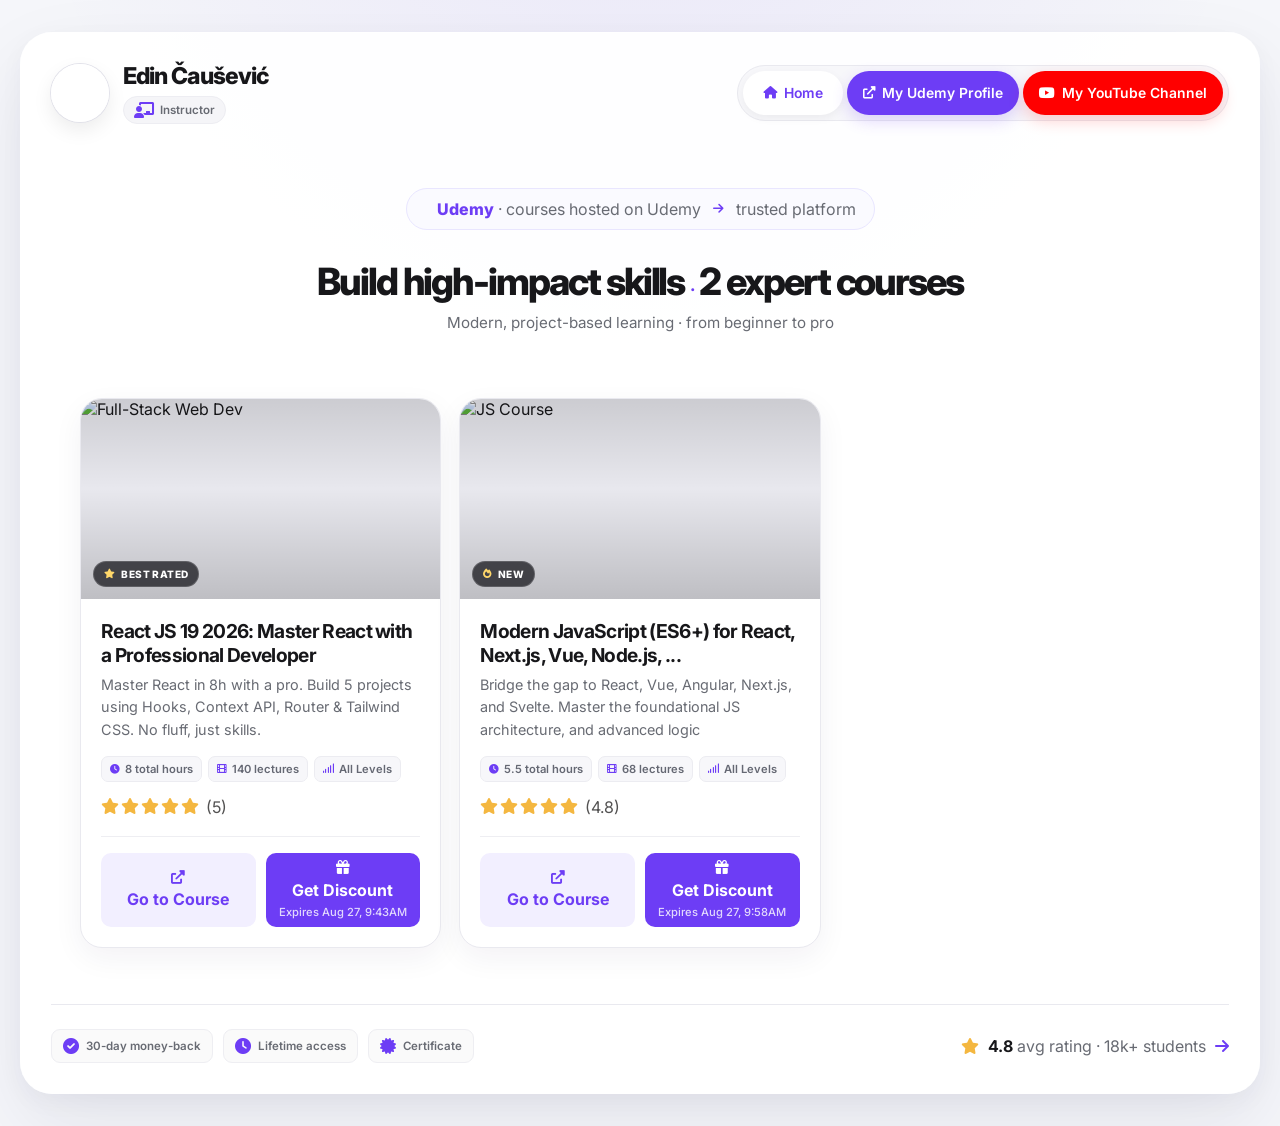
==== index.html @ ec4bd6e8 "favicon fix" ====
<!DOCTYPE html>

<html lang="en">
<head>
    <meta charset="UTF-8">
    <meta name="viewport" content="width=device-width, initial-scale=1.0">
    <title>Edin Čaušević · Udemy Courses</title>

<link rel="preconnect" href="https://fonts.googleapis.com">
<link rel="preconnect" href="https://fonts.gstatic.com" crossorigin>
<link rel="icon" type="image/svg+xml" href="./favicon.svg">
<link href="https://fonts.googleapis.com/css2?family=Inter:wght@400;500;600;700;800&display=swap" rel="stylesheet">
<link rel="stylesheet" href="https://cdnjs.cloudflare.com/ajax/libs/font-awesome/6.0.0-beta3/css/all.min.css">
<link rel="stylesheet" href="./style.css">

<style>

</style>

</head>

<body>
    <div class="promo-card">

    <!-- HEADER -->
    <div class="header-row">

        <div class="profile-area">
            <div
                class="avatar"
                role="img"
                aria-label="Edin Čaušević profile photo">
            </div>

            <div class="name-title">
                <h2>Edin Čaušević</h2>

                <span class="badge-instructor">
                    <i class="fas fa-chalkboard-teacher"></i>
                    Instructor
                </span>
            </div>
        </div>

        <!-- MOBILE BURGER BUTTON -->
        <button
            class="menu-toggle"
            id="menuToggle"
            aria-label="Open navigation menu"
            aria-expanded="false">

            <i class="fas fa-bars"></i>
        </button>

        <!-- NAVIGATION -->
        <nav class="nav-menu" id="navMenu">

            <a href="#" class="active">
                <i class="fas fa-home"></i>
                Home
            </a>
<!-- 
            <a href="#">
                <i class="fas fa-th-list"></i>
                All Courses
            </a> -->

            <!-- <a href="#">
                <i class="fas fa-user"></i>
                About
            </a> -->

            <a target="_blank" href="https://www.udemy.com/user/edin-causevic-8/" class="udemy-profile">
                <i class="fas fa-external-link-alt"></i>
                My Udemy Profile
            </a>

            <!-- YOUTUBE BUTTON -->
            <a
                href="https://www.youtube.com/@learntocodewithedin"
                class="youtube-link"
                target="_blank"
                rel="noopener">

                <i class="fab fa-youtube"></i>
                My YouTube Channel
            </a>

        </nav>
    </div>

    <!-- UDEMY BADGE -->
    <div class="udemy-badge-bar">
        <i class="fab fa-udemy"></i>

        <span>
            <span class="highlight">Udemy</span>
            · courses hosted on Udemy
        </span>

        <i class="fas fa-arrow-right arrow"></i>

        <span>trusted platform</span>
    </div>

    <!-- TAGLINE -->
    <div class="tagline">
        <h3>
            Build high-impact skills
            <span>·</span>
            2 expert courses
        </h3>

        <p>
            Modern, project-based learning · from beginner to pro
        </p>
    </div>

    <!-- COURSES -->
    <div class="courses-grid">

        <!-- COURSE 1 -->
        <div class="course-card">
            <div class="course-img-wrapper">
                <img
                    class="course-img"
                    src="https://img-c.udemycdn.com/course/750x422/7014327_3ca8_5.jpg"
                    alt="Full-Stack Web Dev"
                    loading="lazy">

                <span class="img-badge">
                    <i class="fas fa-star"></i>
                    BEST RATED
                </span>
            </div>

            <div class="course-content">
                <h4 class="course-title">React JS 19 2026: Master React with a Professional Developer</h4>

                <p class="course-description">
                  Master React in 8h with a pro. Build 5 projects using Hooks, Context API, Router & Tailwind CSS. No fluff, just skills.
                </p>

                <div class="course-details">
                    <span class="detail-badge">
                        <i class="fas fa-clock"></i>
                        8 total hours
                    </span>

                    <span class="detail-badge">
                        <i class="fas fa-film"></i>
                        140 lectures
                    </span>

                    <span class="detail-badge">
                        <i class="fas fa-signal"></i>
                        All Levels
                    </span>
                </div>

                <div class="course-meta">
                    <div class="stars">
                        <i class="fas fa-star"></i>
                        <i class="fas fa-star"></i>
                        <i class="fas fa-star"></i>
                        <i class="fas fa-star"></i>
                        <i class="fas fa-star"></i>
                        <span style="color: rgb(83, 82, 82); position: relative; top: -1px; margin-left: 5px">(5)</span>
                    </div>

                    <!-- <span class="rating-text">
                        <i class="fas fa-users"></i>
                        5.0 (2.1k+)
                    </span> -->
                </div>

                <div class="course-actions">
                  <a target="_blank" href="https://www.udemy.com/course/master-react-js-beginner-to-job-ready-tanstack-react-query/?referralCode=9F9D0BD1CF9D8C02B6E2" class="course-action course-link">
                      <i class="fas fa-external-link-alt"></i>
                      <span>Go to Course</span>
                  </a>
              
                  <a target="_blank" href="https://www.udemy.com/course/master-react-js-beginner-to-job-ready-tanstack-react-query/?couponCode=EF0716A31601D79EFEC6" class="course-action discount-btn">
                      <i class="fas fa-gift"></i>
                      <span>Get Discount</span>
                      <span class="discount-date">Expires Aug 27, 9:43AM</span>
                  </a>
                </div>
            </div>
        </div>

        <!-- COURSE 2 -->
        <div class="course-card">
            <div class="course-img-wrapper">
                <img
                    class="course-img"
                    src="https://img-c.udemycdn.com/course/750x422/7221015_8dbc_3.jpg"
                    alt="JS Course"
                    loading="lazy">

                <span class="img-badge">
                    <i class="fas fa-fire"></i>
                    NEW
                </span>
            </div>

            <div class="course-content">
                <h4 class="course-title">Modern JavaScript (ES6+) for React, Next.js, Vue, Node.js, ...</h4>

                <p class="course-description">
                  Bridge the gap to React, Vue, Angular, Next.js, and Svelte. Master the foundational JS architecture, and advanced logic
                </p>

                <div class="course-details">
                    <span class="detail-badge">
                        <i class="fas fa-clock"></i>
                        5.5 total hours
                    </span>

                    <span class="detail-badge">
                        <i class="fas fa-film"></i>
                        68 lectures
                    </span>

                    <span class="detail-badge">
                        <i class="fas fa-signal"></i>
                        All Levels
                    </span>
                </div>

                <div class="course-meta">
                    <div class="stars">
                        <i class="fas fa-star"></i>
                        <i class="fas fa-star"></i>
                        <i class="fas fa-star"></i>
                        <i class="fas fa-star"></i>
                        <i class="fas fa-star"></i>
                        <span style="color: rgb(83, 82, 82); position: relative; top: -1px; margin-left: 5px">
                          (4.8)
                        </span>
                    </div>

                    <!-- <span class="rating-text">
                        <i class="fas fa-users"></i>
                        4.8 (2.1k+)
                    </span> -->
                </div>

                <div class="course-actions">
                  <a target="_blank" href="https://www.udemy.com/course/modern-javascript-es6-for-react-nextjs-vue-nodejs/?referralCode=6963EBB03103EBCEF1F8" class="course-action course-link">
                      <i class="fas fa-external-link-alt"></i>
                      <span>Go to Course</span>
                  </a>
              
                  <a target="_blank" href="https://www.udemy.com/course/modern-javascript-es6-for-react-nextjs-vue-nodejs/?couponCode=1327F2438118867C276E" class="course-action discount-btn">
                      <i class="fas fa-gift"></i>
                      <span>Get Discount</span>
                      <span class="discount-date">Expires Aug 27, 9:58AM</span>
                  </a>
                </div>
            </div>
        </div>

 
    </div>

    <!-- FOOTER -->
    <div class="promo-footer">
        <div class="footer-left">
            <span>
                <i class="fas fa-check-circle"></i>
                30-day money-back
            </span>

            <span>
                <i class="fas fa-clock"></i>
                Lifetime access
            </span>

            <span>
                <i class="fas fa-certificate"></i>
                Certificate
            </span>
        </div>

        <div class="footer-right">
            <i class="fas fa-star star"></i>

            <span>
                <strong>4.8</strong>
                avg rating · 18k+ students
            </span>

            <i class="fas fa-arrow-right arrow"></i>
        </div>
    </div>

</div>

<script>
    const menuToggle = document.getElementById('menuToggle');
    const navMenu = document.getElementById('navMenu');

    menuToggle.addEventListener('click', () => {
        const isOpen = navMenu.classList.toggle('open');

        menuToggle.setAttribute('aria-expanded', isOpen);

        menuToggle.innerHTML = isOpen
            ? '<i class="fas fa-times"></i>'
            : '<i class="fas fa-bars"></i>';
    });

    document.querySelectorAll('.nav-menu a').forEach(link => {
        link.addEventListener('click', () => {
            if (window.innerWidth <= 680) {
                navMenu.classList.remove('open');

                menuToggle.setAttribute('aria-expanded', 'false');

                menuToggle.innerHTML =
                    '<i class="fas fa-bars"></i>';
            }
        });
    });

    window.addEventListener('resize', () => {
        if (window.innerWidth > 680) {
            navMenu.classList.remove('open');

            menuToggle.setAttribute('aria-expanded', 'false');

            menuToggle.innerHTML =
                '<i class="fas fa-bars"></i>';
        }
    });
</script>

</body>
</html>
---- style.css ----
:root {
  --purple: #6d3df5;
  --purple-dark: #5425d8;
  --purple-light: #f2efff;

  --youtube: #ff0000;
  --youtube-dark: #d90000;

  --text: #17171a;
  --muted: #686b73;
  --border: #e9e9ef;

  --page: #f5f6fa;
  --card: #ffffff;

  --shadow-lg:
      0 32px 80px rgba(28, 20, 65, 0.08),
      0 8px 24px rgba(28, 20, 65, 0.04);

  --shadow-card:
      0 10px 30px rgba(28, 20, 65, 0.055);

  --radius-xl: 32px;
  --radius-lg: 22px;
}

* {
  margin: 0;
  padding: 0;
  box-sizing: border-box;
  font-size: 16px
}

body {
  min-height: 100vh;
  padding: 32px 20px;
  font-family: 'Inter', sans-serif;
  color: var(--text);
  background:
      radial-gradient(
          circle at 50% -20%,
          rgba(109, 61, 245, 0.08),
          transparent 42%
      ),
      var(--page);
}

.promo-card {
  width: min(1600px, 100%);
  margin: 0 auto;
  padding: 30px;
  background: rgba(255, 255, 255, 0.92);
  border: 1px solid rgba(255, 255, 255, 0.9);
  border-radius: var(--radius-xl);
  box-shadow: var(--shadow-lg);
}

/* HEADER */

.header-row {
  display: flex;
  align-items: center;
  justify-content: space-between;
  gap: 24px;
  margin-bottom: 32px;
}

.profile-area {
  display: flex;
  align-items: center;
  gap: 14px;
}

.avatar {
  width: 58px;
  height: 58px;
  flex: 0 0 58px;
  border-radius: 50%;
  background:
      url('https://media.licdn.com/dms/image/v2/D5603AQEqb__jZrgU2A/profile-displayphoto-shrink_400_400/profile-displayphoto-shrink_400_400/0/1712940392336?e=1786579200&v=beta&t=X9jXiiKf6Wf1YHizJ2xr8wszLePQCBLd2wJGMD49X9g')
      center / cover;
  border: 3px solid #fff;
  box-shadow:
      0 0 0 1px #e2e2ea,
      0 8px 20px rgba(0, 0, 0, 0.08);
}

.name-title h2 {
  font-size: 1.45rem;
  line-height: 1.2;
  font-weight: 800;
  letter-spacing: -0.04em;
}

.badge-instructor {
  display: inline-flex;
  align-items: center;
  gap: 6px;
  margin-top: 5px;
  padding: 5px 10px;
  color: var(--muted);
  background: #f5f5f8;
  border: 1px solid #ededf2;
  border-radius: 999px;
  font-size: 0.72rem;
  font-weight: 600;
}

.badge-instructor i {
  color: var(--purple);
}

/* DESKTOP NAV */

.nav-menu {
  display: flex;
  align-items: center;
  gap: 4px;
  padding: 5px;
  background: #f7f7fa;
  border: 1px solid var(--border);
  border-radius: 999px;
}

.nav-menu a {
  display: inline-flex;
  align-items: center;
  gap: 7px;
  padding: 14px 20px;
  color: var(--muted);
  text-decoration: none;
  border-radius: 999px;
  font-size: 0.87rem;
  font-weight: 600;
  transition: 0.2s ease;
}

.nav-menu a i {
  font-size: 0.78rem;
}

.nav-menu a:hover {
  color: var(--text);
  background: #fff;
}

.nav-menu a.active {
  color: var(--purple);
  background: #fff;
  box-shadow: 0 3px 10px rgba(0, 0, 0, 0.05);
}

.nav-menu a.udemy-profile {
  color: #fff;
  background: var(--purple);
  padding-inline: 16px;
  box-shadow: 0 6px 16px rgba(109, 61, 245, 0.2);
}

.nav-menu a.udemy-profile:hover {
  color: #fff;
  background: var(--purple-dark);
}

/* YOUTUBE BUTTON */

.nav-menu a.youtube-link {
  color: #fff;
  background: var(--youtube);
  padding-inline: 16px;
  box-shadow: 0 6px 16px rgba(255, 0, 0, 0.18);
}

.nav-menu a.youtube-link:hover {
  color: #fff;
  background: var(--youtube-dark);
  transform: translateY(-1px);
}

.nav-menu a.youtube-link i {
  font-size: 0.9rem;
}

/* MOBILE MENU BUTTON */

.menu-toggle {
  display: none;
  align-items: center;
  justify-content: center;
  width: 44px;
  height: 44px;
  color: var(--text);
  background: #f7f7fa;
  border: 1px solid var(--border);
  border-radius: 13px;
  font-size: 1.1rem;
  cursor: pointer;
  transition: 0.2s ease;
}

.menu-toggle:hover {
  color: var(--purple);
  border-color: #dcd5ff;
  background: var(--purple-light);
}

/* UDEMY BAR */

.udemy-badge-bar {
  display: flex;
  align-items: center;
  justify-content: center;
  gap: 12px;
  width: fit-content;
  max-width: 100%;
  margin: 0 auto 30px;
  padding: 10px 18px;
  color: var(--muted);
  background: #fafaff;
  border: 1px solid #e9e6ff;
  border-radius: 999px;
  font-size: 0.8rem;
  margin-top: 64px;
}

.udemy-badge-bar > i:first-child {
  color: var(--purple);
  font-size: 1.4rem;
}

.udemy-badge-bar .highlight {
  color: var(--purple);
  font-weight: 800;
}

.udemy-badge-bar .arrow {
  color: var(--purple);
  font-size: 0.75rem;
}

/* TAGLINE */

.tagline {
  margin-bottom: 66px;
  text-align: center;
}

.tagline h3 {
  font-size: clamp(1.7rem, 3vw, 2.35rem);
  line-height: 1.15;
  font-weight: 800;
  letter-spacing: -0.055em;
}

.tagline h3 span {
  color: var(--purple);
}

.tagline p {
  margin-top: 10px;
  color: var(--muted);
  font-size: 0.95rem;
}

/* COURSE GRID */

.courses-grid {
  display: grid;
  grid-template-columns: repeat(3, 1fr);
  gap: 18px;
  max-width: 1120px;
  margin: 0 auto 56px;
}

.course-card {
  display: flex;
  flex-direction: column;
  overflow: hidden;
  background: var(--card);
  border: 1px solid var(--border);
  border-radius: var(--radius-lg);
  box-shadow: var(--shadow-card);
  transition:
      transform 0.25s ease,
      box-shadow 0.25s ease,
      border-color 0.25s ease;
}

.course-card:hover {
  transform: translateY(-6px);
  border-color: #d9d1ff;
  box-shadow:
      0 22px 45px rgba(46, 27, 112, 0.11),
      0 8px 20px rgba(0, 0, 0, 0.04);
}

.course-img-wrapper {
  position: relative;
  height: 200px;
  overflow: hidden;
  background: #e8e8ee;
}

.course-img {
  display: block;
  width: 100%;
  height: 100%;
  object-fit: cover;
  transition: transform 0.5s ease;
}

.course-card:hover .course-img {
  transform: scale(1.045);
}

.course-img-wrapper::after {
  content: "";
  position: absolute;
  inset: 0;
  background: linear-gradient(
      to bottom,
      rgba(0, 0, 0, 0.12),
      transparent 45%,
      rgba(0, 0, 0, 0.18)
  );
  pointer-events: none;
}

.img-badge {
  position: absolute;
  z-index: 1;
  bottom: 12px;
  left: 12px;
  display: inline-flex;
  align-items: center;
  gap: 6px;
  padding: 6px 10px;
  color: #fff;
  background: rgba(15, 15, 20, 0.72);
  border: 1px solid rgba(255, 255, 255, 0.16);
  border-radius: 999px;
  backdrop-filter: blur(10px);
  font-size: 0.63rem;
  font-weight: 800;
  letter-spacing: 0.4px;
}

.img-badge i {
  color: #ffd76a;
  font-size: 0.6rem;
}

.course-content {
  display: flex;
  flex: 1;
  flex-direction: column;
  padding: 20px;
}

.course-title {
  margin-bottom: 7px;
  font-size: 1.2rem;
  font-weight: 700;
  letter-spacing: -0.035em;
}

.course-description {
  min-height: 42px;
  margin-bottom: 15px;
  color: var(--muted);
  font-size: 0.9rem;
  line-height: 1.55;
}

.course-details {
  display: flex;
  flex-wrap: wrap;
  gap: 6px;
  margin-bottom: 16px;
}

.detail-badge {
  display: inline-flex;
  align-items: center;
  gap: 5px;
  padding: 5px 8px;
  color: #656873;
  background: #f7f7fa;
  border: 1px solid #ececf1;
  border-radius: 7px;
  font-size: 0.7rem;
  font-weight: 600;
}

.detail-badge i {
  color: var(--purple);
  font-size: 0.6rem;
}

.course-meta {
  display: flex;
  align-items: center;
  justify-content: space-between;
  gap: 8px;
}

.stars {
  display: flex;
  gap: 2px;
  color: #f4b740;
  font-size: 0.85rem;
}

.rating-text {
  display: inline-flex;
  align-items: center;
  gap: 5px;
  padding: 5px 8px;
  color: #555861;
  background: #f7f7fa;
  border-radius: 7px;
  font-size: 0.68rem;
  font-weight: 600;
}

.rating-text i {
  color: var(--purple);
}

.price-btn-row {
  display: flex;
  align-items: center;
  justify-content: space-between;
  gap: 12px;
  margin-top: 4px;
  padding-top: 15px;
  border-top: 1px solid #eeeeF2;
}

.price {
  font-size: 1.1rem;
  font-weight: 800;
  letter-spacing: -0.03em;
}

.btn-udemy {
  display: inline-flex;
  align-items: center;
  justify-content: center;
  gap: 8px;
  min-height: 40px;
  padding: 0 15px;
  color: #fff;
  background: var(--purple);
  border-radius: 10px;
  font-size: 0.75rem;
  font-weight: 700;
  white-space: nowrap;
  transition: 0.2s ease;
}

.btn-udemy:hover {
  background: var(--purple-dark);
  transform: translateY(-1px);
  box-shadow: 0 7px 15px rgba(109, 61, 245, 0.2);
}

.btn-udemy i {
  color: #dcd2ff;
}

/* FOOTER */

.promo-footer {
  display: flex;
  align-items: center;
  justify-content: space-between;
  gap: 20px;
  padding-top: 24px;
  border-top: 1px solid var(--border);
}

.footer-left {
  display: flex;
  flex-wrap: wrap;
  gap: 10px;
}

.footer-left span {
  display: inline-flex;
  align-items: center;
  gap: 7px;
  padding: 8px 11px;
  color: var(--muted);
  background: #fafafa;
  border: 1px solid #eeeeF2;
  border-radius: 9px;
  font-size: 0.72rem;
  font-weight: 600;
}

.footer-left i {
  color: var(--purple);
}

.footer-right {
  display: flex;
  align-items: center;
  gap: 9px;
  color: var(--muted);
  font-size: 0.8rem;
  white-space: nowrap;
}

.footer-right .star {
  color: #f4b740;
}

.footer-right strong {
  color: var(--text);
}

.footer-right .arrow {
  color: var(--purple);
}


.course-actions {
  display: grid;
  grid-template-columns: 1fr 1fr;
  gap: 10px;
  margin-top: 18px;
  padding-top: 16px;
  border-top: 1px solid #eeeeF2;
}

.course-action {
  display: flex;
  flex-direction: column;
  align-items: center;
  justify-content: center;
  gap: 5px;
  min-height: 52px;
  padding: 8px 12px;
  border: 0;
  border-radius: 10px;
  font-family: inherit;
  font-size: 0.72rem;
  font-weight: 700;
  text-decoration: none;
  cursor: pointer;
  transition: 0.2s ease;
}

.course-action i {
  font-size: 0.85rem;
}

.course-action.course-link {
  color: var(--purple);
  background: var(--purple-light);
}

.course-action.course-link:hover {
  color: #fff;
  background: var(--purple);
  transform: translateY(-1px);
  box-shadow: 0 7px 15px rgba(109, 61, 245, 0.2);
}

.course-action.discount-btn {
  color: #fff;
  background: var(--purple);
}

.course-action.discount-btn:hover {
  background: var(--purple-dark);
  transform: translateY(-1px);
  box-shadow: 0 7px 15px rgba(109, 61, 245, 0.2);
}

.discount-date {
  font-size: 0.7rem;
  font-weight: 500;
  opacity: 0.8;
}

@media (max-width: 420px) {
  .course-actions {
      grid-template-columns: 1fr;
  }
}

/* TABLET */

@media (max-width: 1000px) {
  .header-row {
      flex-direction: column;
      align-items: stretch;
  }

  .profile-area {
      justify-content: center;
  }

  .nav-menu {
      justify-content: center;
      flex-wrap: wrap;
      border-radius: 18px;
  }

  .courses-grid {
      grid-template-columns: repeat(2, 1fr);
  }
}

/* MOBILE */

@media (max-width: 680px) {
  body {
      padding: 14px;
  }

  .promo-card {
      padding: 20px 14px;
      border-radius: 24px;
  }

  .header-row {
      position: relative;
      flex-direction: row;
      align-items: center;
      justify-content: space-between;
      margin-bottom: 28px;
  }

  .profile-area {
      justify-content: flex-start;
  }

  .menu-toggle {
      display: inline-flex;
  }

  .nav-menu {
      position: absolute;
      z-index: 20;
      top: calc(100% + 12px);
      left: 0;
      right: 0;

      display: flex;
      flex-direction: column;
      align-items: stretch;
      gap: 5px;

      padding: 8px;

      background: rgba(255, 255, 255, 0.98);
      border: 1px solid var(--border);
      border-radius: 18px;

      box-shadow:
          0 20px 40px rgba(28, 20, 65, 0.12),
          0 5px 15px rgba(0, 0, 0, 0.05);

      opacity: 0;
      visibility: hidden;
      transform: translateY(-8px);
      pointer-events: none;

      transition:
          opacity 0.2s ease,
          visibility 0.2s ease,
          transform 0.2s ease;
  }

  .nav-menu.open {
      opacity: 1;
      visibility: visible;
      transform: translateY(0);
      pointer-events: auto;
  }

  .nav-menu a {
      justify-content: flex-start;
      width: 100%;
      padding: 13px 14px;
      border-radius: 11px;
      font-size: 0.85rem;
  }

  .nav-menu a:hover,
  .nav-menu a.active {
      box-shadow: none;
  }

  .nav-menu a.udemy-profile,
  .nav-menu a.youtube-link {
      justify-content: center;
      margin-top: 3px;
  }

  .courses-grid {
      grid-template-columns: 1fr;
      max-width: 430px;
  }

  .udemy-badge-bar {
      flex-wrap: wrap;
      text-align: center;
      border-radius: 18px;
  }

  .promo-footer {
      flex-direction: column;
      align-items: stretch;
  }

  .footer-right {
      justify-content: center;
  }

  .course-img-wrapper {
      height: 200px;
  }
}

@media (max-width: 420px) {
  .name-title h2 {
      font-size: 1.25rem;
  }

  .avatar {
      width: 50px;
      height: 50px;
      flex-basis: 50px;
  }

  .price-btn-row {
      align-items: stretch;
      flex-direction: column;
  }

  .btn-udemy {
      width: 100%;
  }

  .price {
      text-align: center;
  }
}
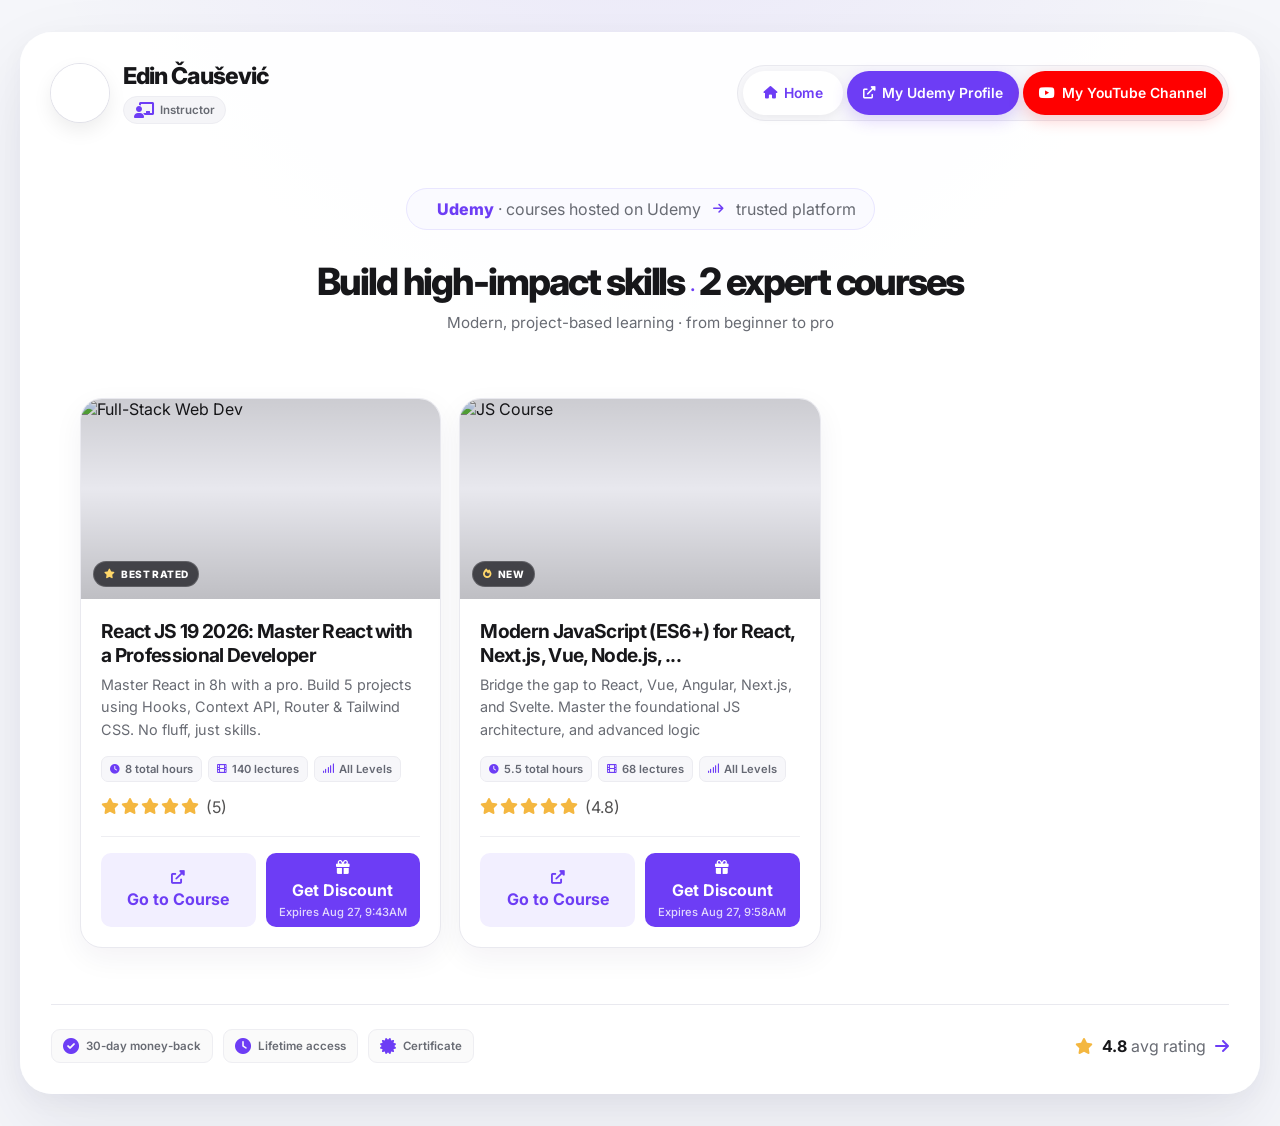
==== commit 1bb9889e: "num of students is hidden now" ====
--- a/index.html
+++ b/index.html
@@ -288,7 +288,8 @@
 
             <span>
                 <strong>4.8</strong>
-                avg rating · 18k+ students
+                avg rating 
+                <!-- · 18k+ students -->
             </span>
 
             <i class="fas fa-arrow-right arrow"></i>
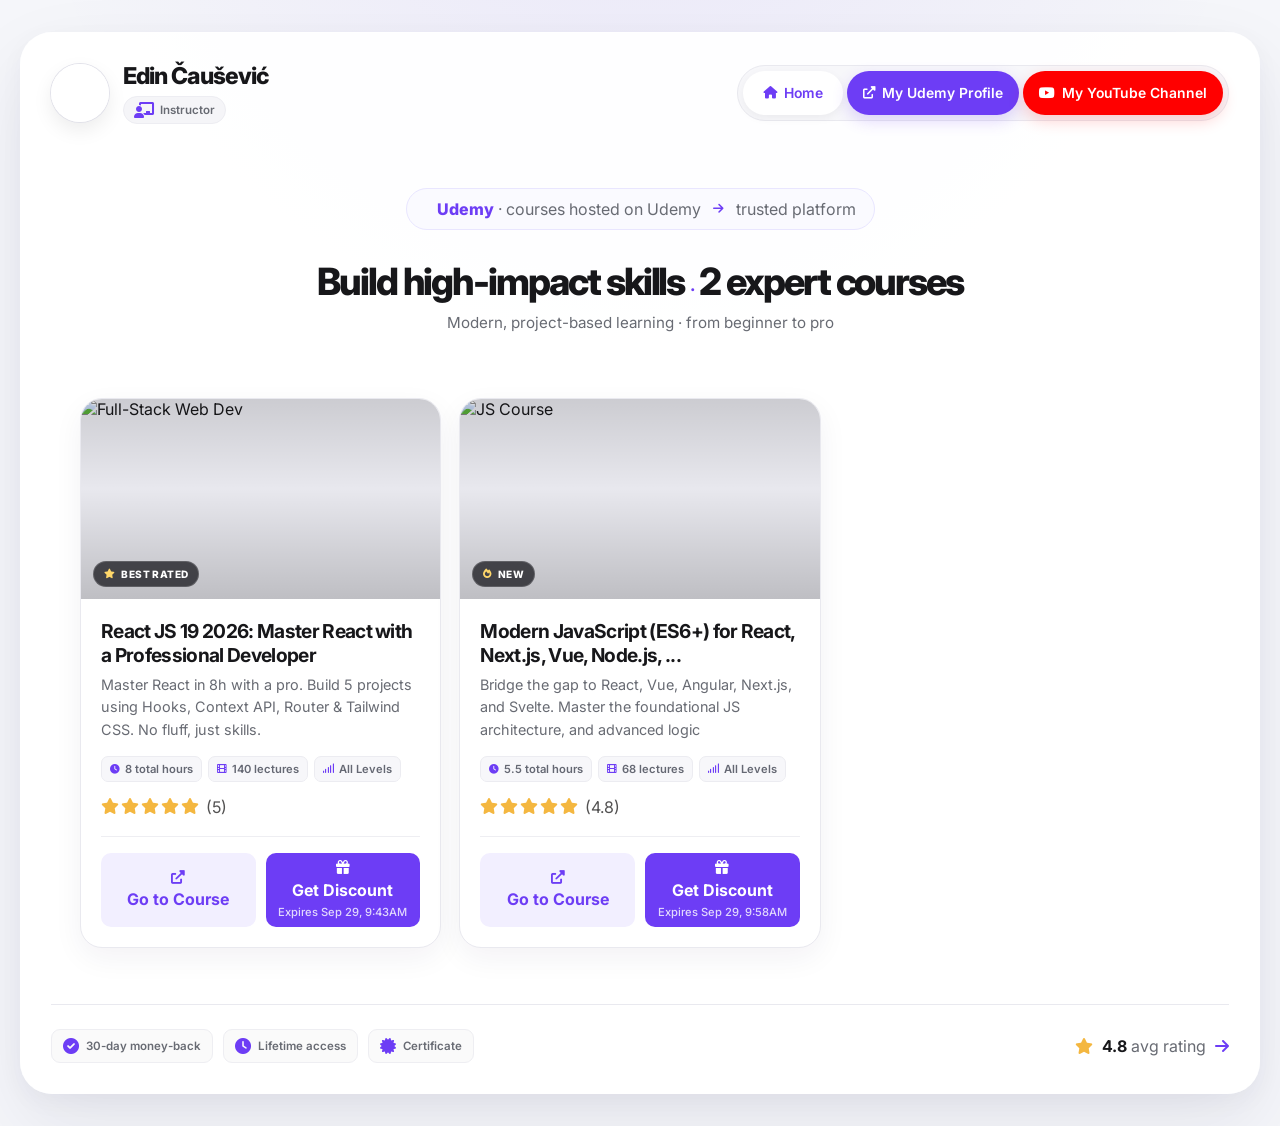
==== commit 3e0acd97: "new cupon added" ====
--- a/index.html
+++ b/index.html
@@ -180,10 +180,10 @@
                       <span>Go to Course</span>
                   </a>
               
-                  <a target="_blank" href="https://www.udemy.com/course/master-react-js-beginner-to-job-ready-tanstack-react-query/?couponCode=EF0716A31601D79EFEC6" class="course-action discount-btn">
+                  <a target="_blank" href="https://www.udemy.com/course/master-react-js-beginner-to-job-ready-tanstack-react-query/?couponCode=AEA507ABB3597AEAF74D" class="course-action discount-btn">
                       <i class="fas fa-gift"></i>
                       <span>Get Discount</span>
-                      <span class="discount-date">Expires Aug 27, 9:43AM</span>
+                      <span class="discount-date">Expires Sep 29, 9:43AM</span>
                   </a>
                 </div>
             </div>
@@ -252,10 +252,10 @@
                       <span>Go to Course</span>
                   </a>
               
-                  <a target="_blank" href="https://www.udemy.com/course/modern-javascript-es6-for-react-nextjs-vue-nodejs/?couponCode=1327F2438118867C276E" class="course-action discount-btn">
+                  <a target="_blank" href="https://www.udemy.com/course/modern-javascript-es6-for-react-nextjs-vue-nodejs/?couponCode=7112BDC422329F6D3DD6" class="course-action discount-btn">
                       <i class="fas fa-gift"></i>
                       <span>Get Discount</span>
-                      <span class="discount-date">Expires Aug 27, 9:58AM</span>
+                      <span class="discount-date">Expires Sep 29, 9:58AM</span>
                   </a>
                 </div>
             </div>
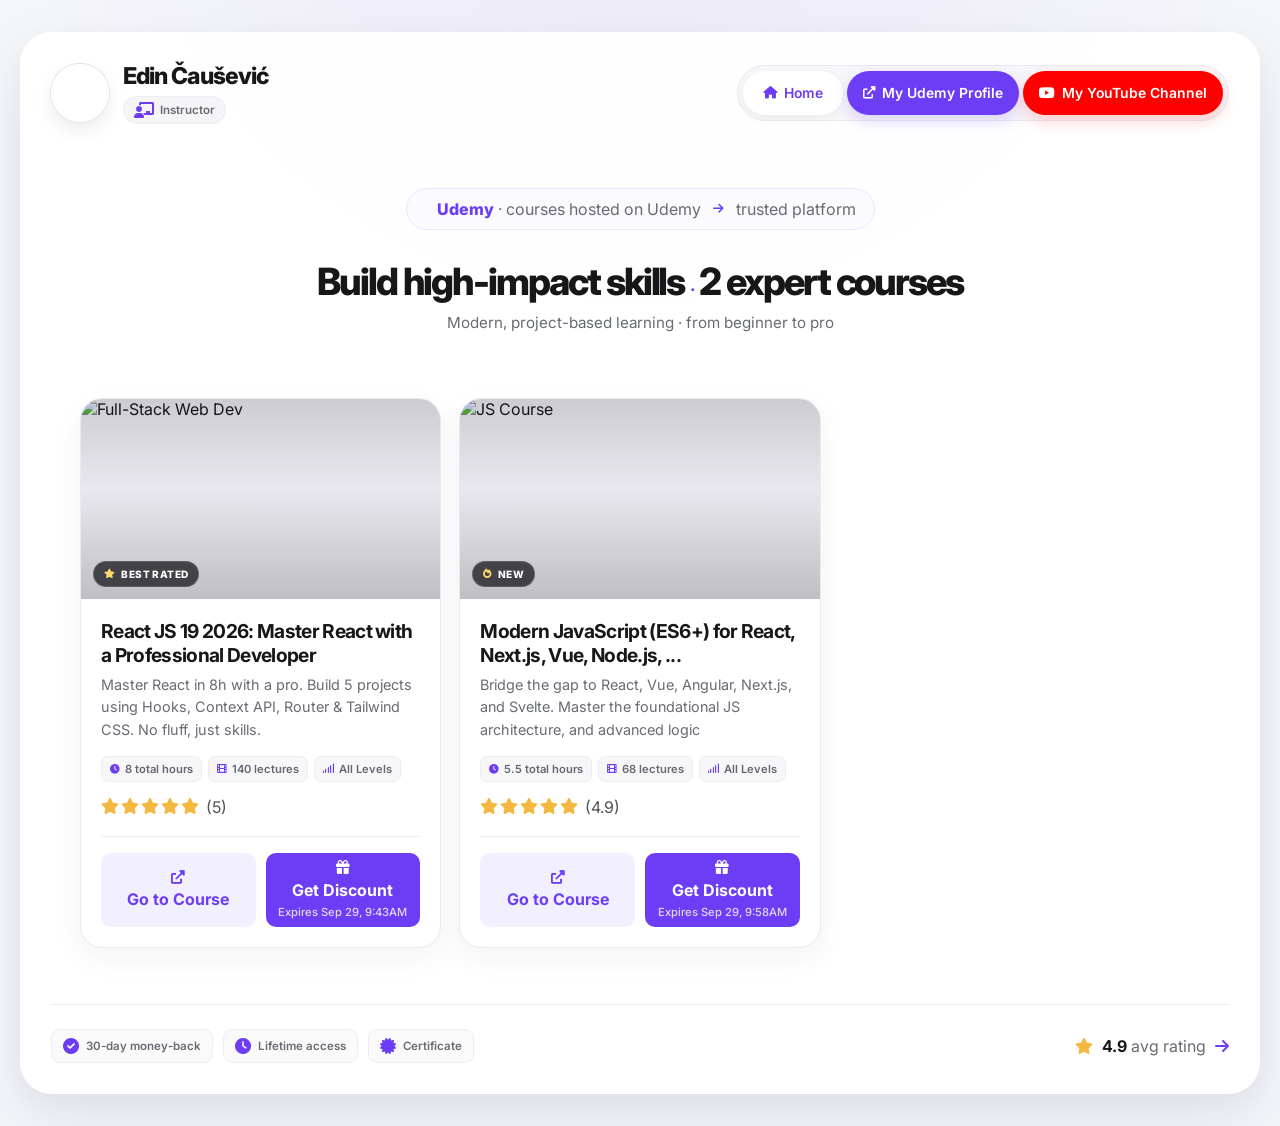
==== commit 71b1bb88: "new stats added" ====
--- a/index.html
+++ b/index.html
@@ -236,13 +236,13 @@
                         <i class="fas fa-star"></i>
                         <i class="fas fa-star"></i>
                         <span style="color: rgb(83, 82, 82); position: relative; top: -1px; margin-left: 5px">
-                          (4.8)
+                          (4.9)
                         </span>
                     </div>
 
                     <!-- <span class="rating-text">
                         <i class="fas fa-users"></i>
-                        4.8 (2.1k+)
+                        4.9 (2.1k+)
                     </span> -->
                 </div>
 
@@ -287,7 +287,7 @@
             <i class="fas fa-star star"></i>
 
             <span>
-                <strong>4.8</strong>
+                <strong>4.9</strong>
                 avg rating 
                 <!-- · 18k+ students -->
             </span>
--- a/style.css
+++ b/style.css
@@ -77,7 +77,7 @@
   flex: 0 0 58px;
   border-radius: 50%;
   background:
-      url('https://media.licdn.com/dms/image/v2/D5603AQEqb__jZrgU2A/profile-displayphoto-shrink_400_400/profile-displayphoto-shrink_400_400/0/1712940392336?e=1786579200&v=beta&t=X9jXiiKf6Wf1YHizJ2xr8wszLePQCBLd2wJGMD49X9g')
+      url('https://yt3.ggpht.com/-oko2zFsFojxeu8l6C6iVfi1kFXbQHX115iQ9TURvFg9SvrB28-r-rb7lzbbzuMX44yxz5aK0yY=s108-c-k-c0x00ffffff-no-rj')
       center / cover;
   border: 3px solid #fff;
   box-shadow:
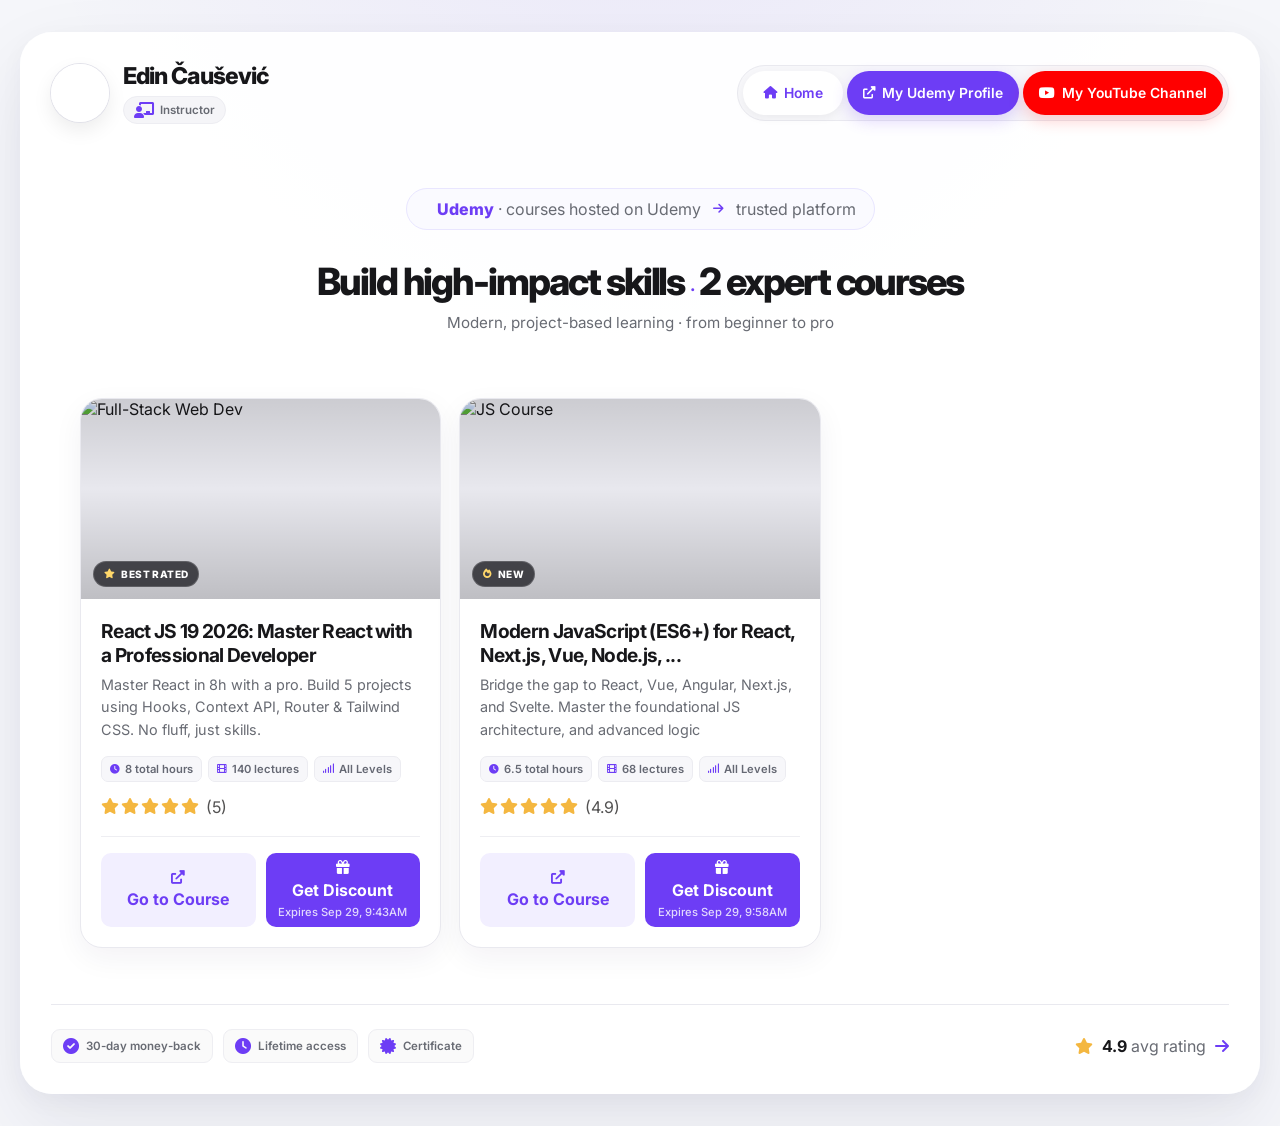
==== commit 293a7f60: "course time changed" ====
--- a/index.html
+++ b/index.html
@@ -214,7 +214,7 @@
                 <div class="course-details">
                     <span class="detail-badge">
                         <i class="fas fa-clock"></i>
-                        5.5 total hours
+                        6.5 total hours
                     </span>
 
                     <span class="detail-badge">
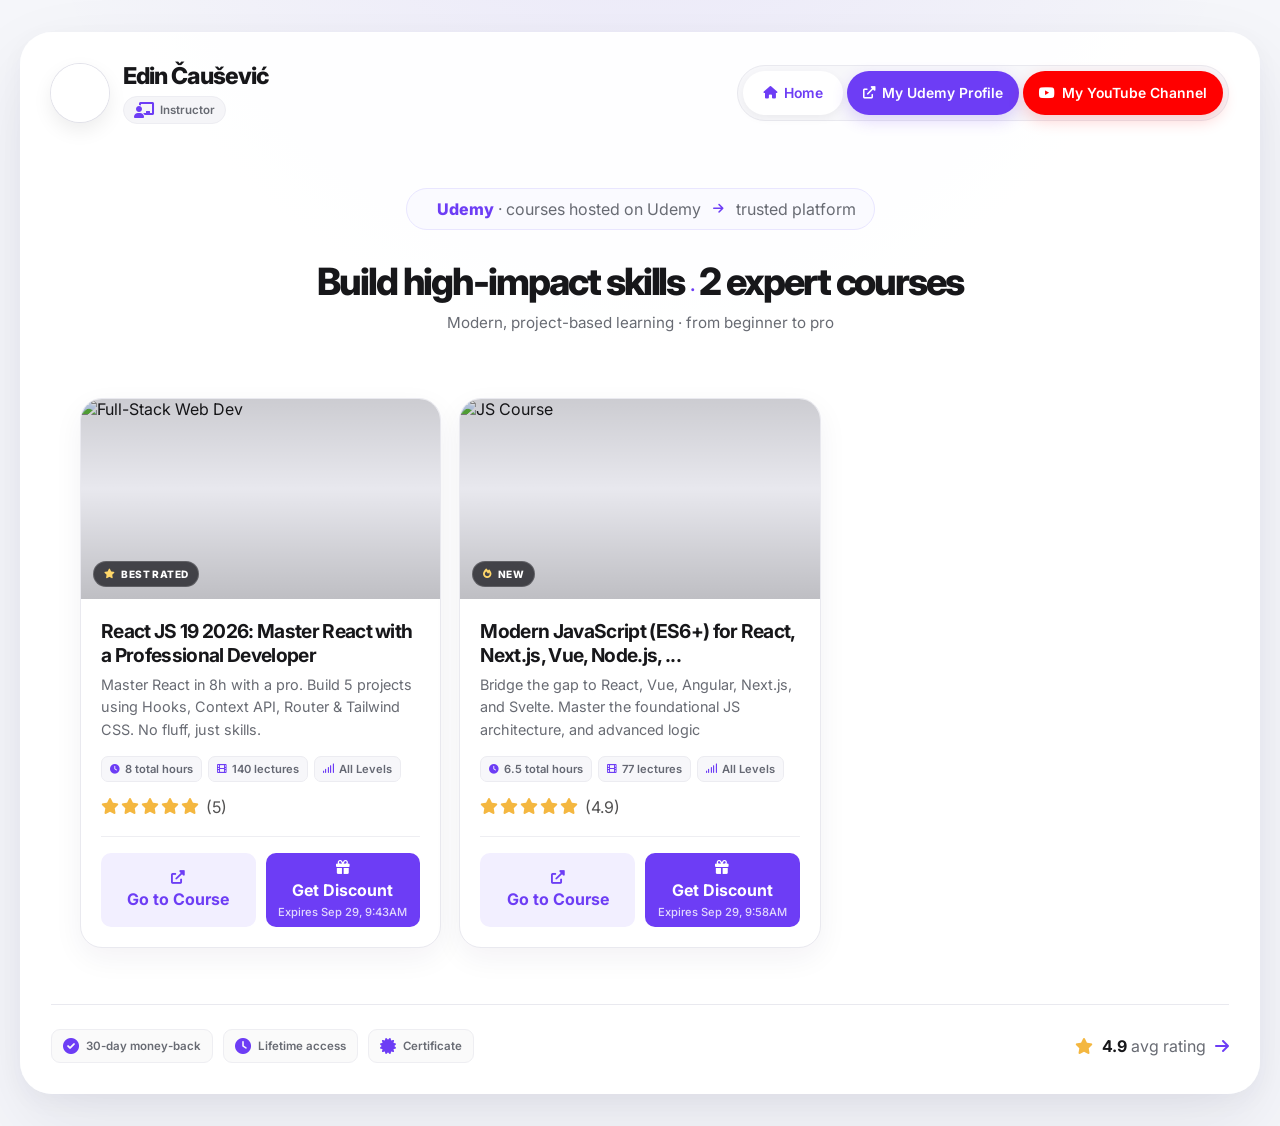
==== commit ba9e4804: "Num of videos update" ====
--- a/index.html
+++ b/index.html
@@ -219,7 +219,7 @@
 
                     <span class="detail-badge">
                         <i class="fas fa-film"></i>
-                        68 lectures
+                        77 lectures
                     </span>
 
                     <span class="detail-badge">
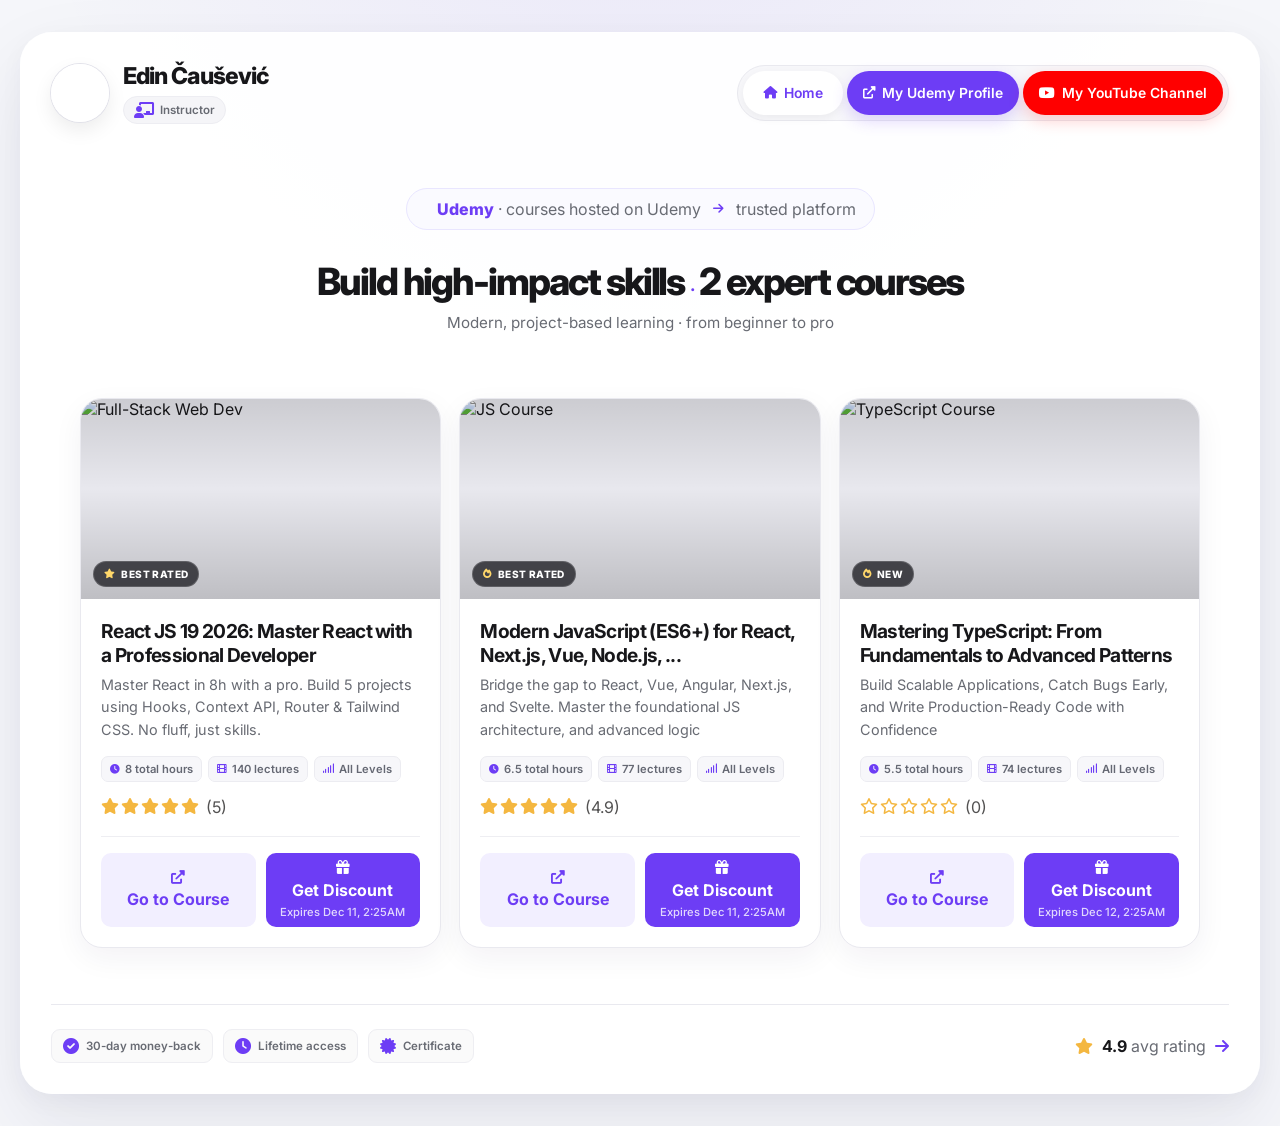
==== commit 6b3cf2fe: "New course added" ====
--- a/index.html
+++ b/index.html
@@ -180,10 +180,10 @@
                       <span>Go to Course</span>
                   </a>
               
-                  <a target="_blank" href="https://www.udemy.com/course/master-react-js-beginner-to-job-ready-tanstack-react-query/?couponCode=AEA507ABB3597AEAF74D" class="course-action discount-btn">
+                  <a target="_blank" href="https://www.udemy.com/course/master-react-js-beginner-to-job-ready-tanstack-react-query/?couponCode=26C4924A4C248F8E5053" class="course-action discount-btn">
                       <i class="fas fa-gift"></i>
                       <span>Get Discount</span>
-                      <span class="discount-date">Expires Sep 29, 9:43AM</span>
+                      <span class="discount-date">Expires Dec 11, 2:25AM</span>
                   </a>
                 </div>
             </div>
@@ -200,7 +200,7 @@
 
                 <span class="img-badge">
                     <i class="fas fa-fire"></i>
-                    NEW
+                    BEST RATED
                 </span>
             </div>
 
@@ -252,10 +252,82 @@
                       <span>Go to Course</span>
                   </a>
               
-                  <a target="_blank" href="https://www.udemy.com/course/modern-javascript-es6-for-react-nextjs-vue-nodejs/?couponCode=7112BDC422329F6D3DD6" class="course-action discount-btn">
+                  <a target="_blank" href="https://www.udemy.com/course/modern-javascript-es6-for-react-nextjs-vue-nodejs/?couponCode=CE7D68A553D9509C8D16" class="course-action discount-btn">
                       <i class="fas fa-gift"></i>
                       <span>Get Discount</span>
-                      <span class="discount-date">Expires Sep 29, 9:58AM</span>
+                      <span class="discount-date">Expires Dec 11, 2:25AM</span>
+                  </a>
+                </div>
+            </div>
+        </div>
+
+        <!-- COURSE 3 -->
+        <div class="course-card">
+            <div class="course-img-wrapper">
+                <img
+                    class="course-img"
+                    src="https://img-c.udemycdn.com/course/750x422/7374777_9dec_2.jpg"
+                    alt="TypeScript Course"
+                    loading="lazy">
+
+                <span class="img-badge">
+                    <i class="fas fa-fire"></i>
+                    NEW
+                </span>
+            </div>
+
+            <div class="course-content">
+                <h4 class="course-title">Mastering TypeScript: From Fundamentals to Advanced Patterns</h4>
+
+                <p class="course-description">
+                    Build Scalable Applications, Catch Bugs Early, and Write Production-Ready Code with Confidence
+                </p>
+
+                <div class="course-details">
+                    <span class="detail-badge">
+                        <i class="fas fa-clock"></i>
+                        5.5 total hours
+                    </span>
+
+                    <span class="detail-badge">
+                        <i class="fas fa-film"></i>
+                        74 lectures
+                    </span>
+
+                    <span class="detail-badge">
+                        <i class="fas fa-signal"></i>
+                        All Levels
+                    </span>
+                </div>
+
+                <div class="course-meta">
+                    <div class="stars">
+                        <i class="far fa-star"></i>
+                        <i class="far fa-star"></i>
+                        <i class="far fa-star"></i>
+                        <i class="far fa-star"></i>
+                        <i class="far fa-star"></i>
+                        <span style="color: rgb(83, 82, 82); position: relative; top: -1px; margin-left: 5px">
+                          (0)
+                        </span>
+                    </div>
+
+                    <!-- <span class="rating-text">
+                        <i class="fas fa-users"></i>
+                        4.9 (2.1k+)
+                    </span> -->
+                </div>
+
+                <div class="course-actions">
+                  <a target="_blank" href="https://www.udemy.com/course/mastering-typescript-from-fundamentals-to-advanced-patterns/?referralCode=3093CB75009907186A9F" class="course-action course-link">
+                      <i class="fas fa-external-link-alt"></i>
+                      <span>Go to Course</span>
+                  </a>
+              
+                  <a target="_blank" href="https://www.udemy.com/course/mastering-typescript-from-fundamentals-to-advanced-patterns/?couponCode=D09DAF8E6DA3A4F30C61" class="course-action discount-btn">
+                      <i class="fas fa-gift"></i>
+                      <span>Get Discount</span>
+                      <span class="discount-date">Expires Dec 12, 2:25AM</span>
                   </a>
                 </div>
             </div>
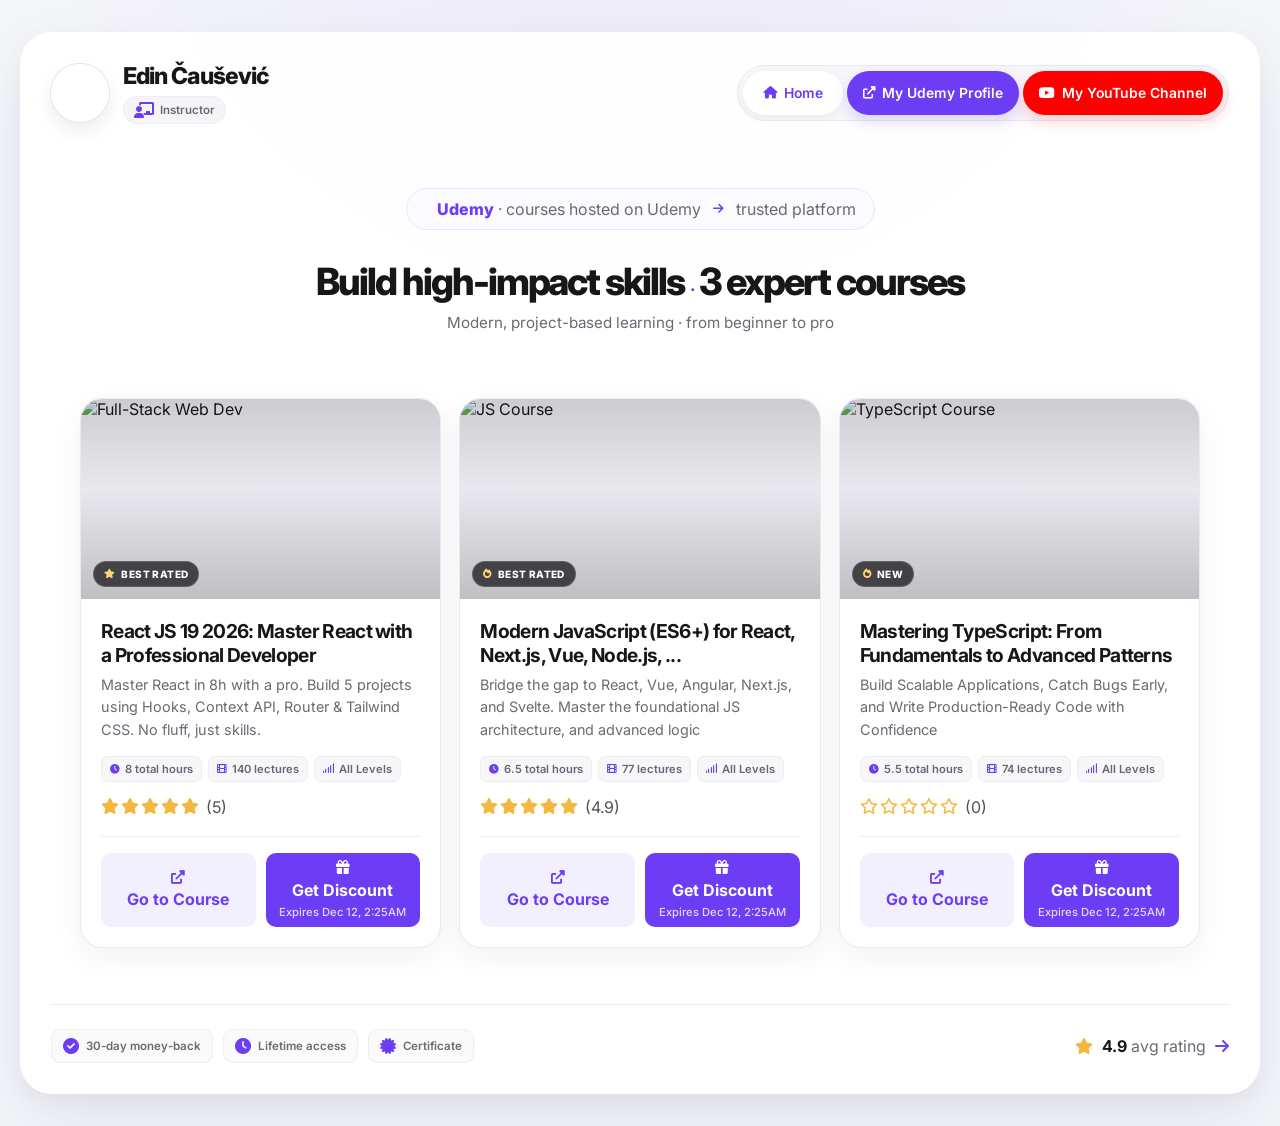
==== commit 38ee5c40: "small updates" ====
--- a/index.html
+++ b/index.html
@@ -108,7 +108,7 @@
         <h3>
             Build high-impact skills
             <span>·</span>
-            2 expert courses
+            3 expert courses
         </h3>
 
         <p>
@@ -183,7 +183,7 @@
                   <a target="_blank" href="https://www.udemy.com/course/master-react-js-beginner-to-job-ready-tanstack-react-query/?couponCode=26C4924A4C248F8E5053" class="course-action discount-btn">
                       <i class="fas fa-gift"></i>
                       <span>Get Discount</span>
-                      <span class="discount-date">Expires Dec 11, 2:25AM</span>
+                      <span class="discount-date">Expires Dec 12, 2:25AM</span>
                   </a>
                 </div>
             </div>
@@ -255,7 +255,7 @@
                   <a target="_blank" href="https://www.udemy.com/course/modern-javascript-es6-for-react-nextjs-vue-nodejs/?couponCode=CE7D68A553D9509C8D16" class="course-action discount-btn">
                       <i class="fas fa-gift"></i>
                       <span>Get Discount</span>
-                      <span class="discount-date">Expires Dec 11, 2:25AM</span>
+                      <span class="discount-date">Expires Dec 12, 2:25AM</span>
                   </a>
                 </div>
             </div>
